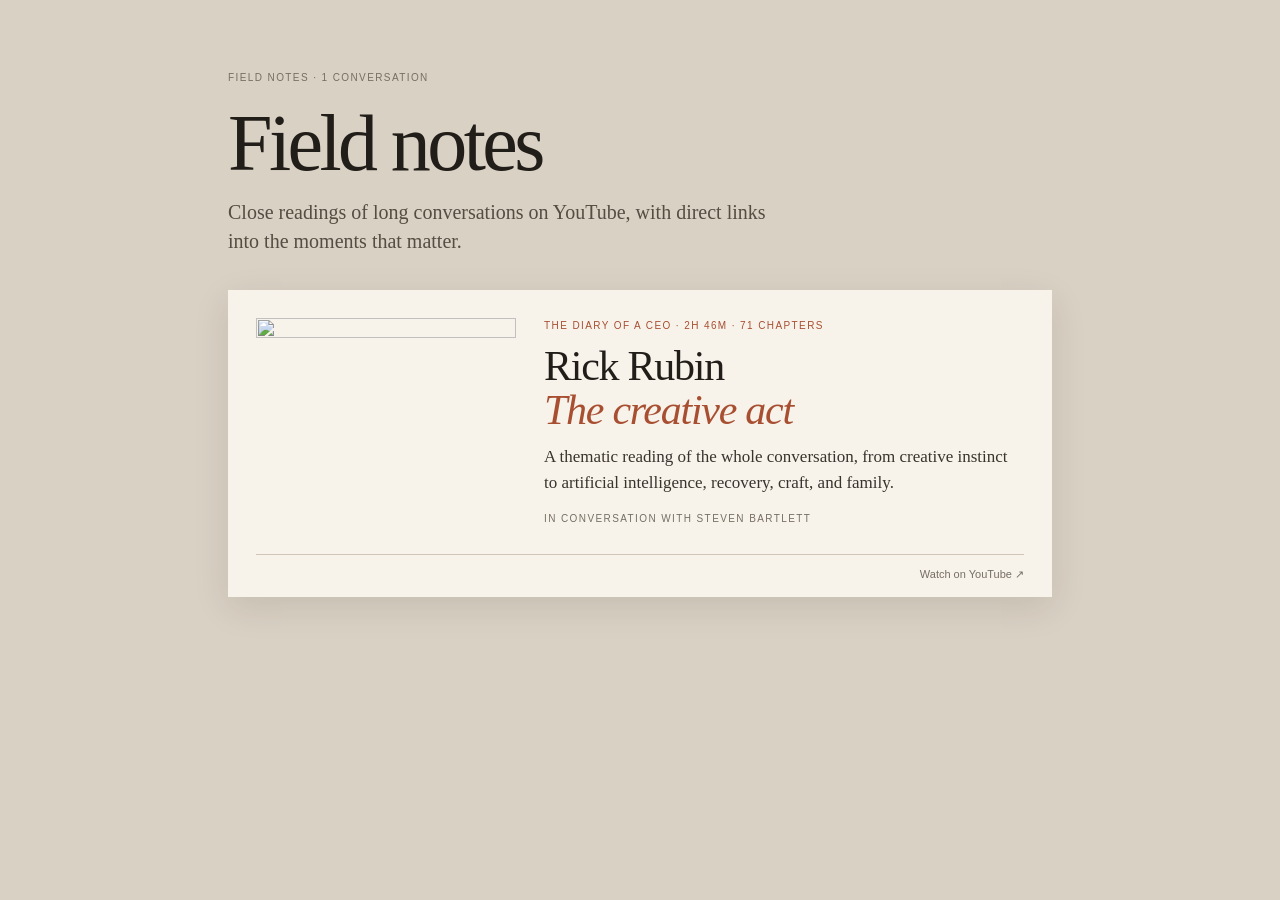
==== index.html @ a2c912eb "Browse long YouTube conversations as reading sites Each long conversation gets a standalone reading " ====
<!doctype html>
<html lang="en">
<head>
<meta charset="utf-8"><meta name="viewport" content="width=device-width,initial-scale=1">
<title>Field notes</title>
<meta name="description" content="Close readings of long conversations on YouTube, with direct links into the moments that matter.">
<style>
:root{--ink:#211d19;--muted:#766e63;--paper:#f7f3eb;--desk:#d9d1c4;--rule:#cfc6b8;--accent:#a84f32;--serif:"Iowan Old Style",Baskerville,Georgia,serif;--sans:-apple-system,BlinkMacSystemFont,"Segoe UI",sans-serif}*{box-sizing:border-box}body{margin:0;background:var(--desk);color:var(--ink);font:16px/1.55 var(--sans)}main{max-width:880px;margin:auto;padding:30px 28px 50px}header{padding:40px 0 34px}.kicker,.meta,.with{font-size:10px;letter-spacing:.14em;text-transform:uppercase;color:var(--muted)}h1{font:500 clamp(48px,8vw,80px)/.98 var(--serif);letter-spacing:-.045em;margin:18px 0 16px}.deck{font:20px/1.45 var(--serif);max-width:560px;color:#554c42;margin:0}ol{list-style:none;padding:0;margin:0;display:grid;gap:22px}li{background:var(--paper);box-shadow:0 10px 34px #251d141c}.entry{display:grid;grid-template-columns:260px 1fr;gap:28px;padding:28px;color:inherit;text-decoration:none}.entry img{width:100%;height:auto;aspect-ratio:16/9;object-fit:cover;display:block;filter:saturate(.85)}.meta{color:var(--accent);margin:0}h2{font:500 clamp(30px,4.5vw,42px)/1.03 var(--serif);letter-spacing:-.03em;margin:12px 0 12px}h2 em{color:var(--accent);font-weight:400}.entry:hover h2{text-decoration:underline;text-decoration-thickness:1px;text-underline-offset:5px}.summary{font:17px/1.55 var(--serif);color:#39332d;margin:0 0 14px}.with{margin:0}.source{display:block;border-top:1px solid var(--rule);margin:0 28px;padding:11px 0 14px;font-size:11px;color:var(--muted);text-decoration:none;text-align:right}.source:hover{color:var(--accent)}
@media(max-width:640px){main{padding:16px 16px 36px}header{padding:24px 0 24px}.entry{grid-template-columns:1fr;gap:18px;padding:20px}.source{margin:0 20px}}
</style></head>
<body><main>
<header><div class="kicker">Field notes · 1 conversation</div><h1>Field notes</h1><p class="deck">Close readings of long conversations on YouTube, with direct links into the moments that matter.</p></header>
<ol>
<li><a class="entry" href="rick-rubin/index.html">
<img src="https://i.ytimg.com/vi/a_GiFiHXJ6g/hqdefault.jpg" alt="" loading="lazy" width="480" height="360">
<div><p class="meta">The Diary of a CEO · 2h 46m · 71 chapters</p>
<h2>Rick Rubin<br><em>The creative act</em></h2>
<p class="summary">A thematic reading of the whole conversation, from creative instinct to artificial intelligence, recovery, craft, and family.</p>
<p class="with">In conversation with Steven Bartlett</p></div></a>
<a class="source" href="https://www.youtube.com/watch?v=a_GiFiHXJ6g" target="_blank" rel="noopener">Watch on YouTube ↗</a></li>
</ol>
</main></body></html>
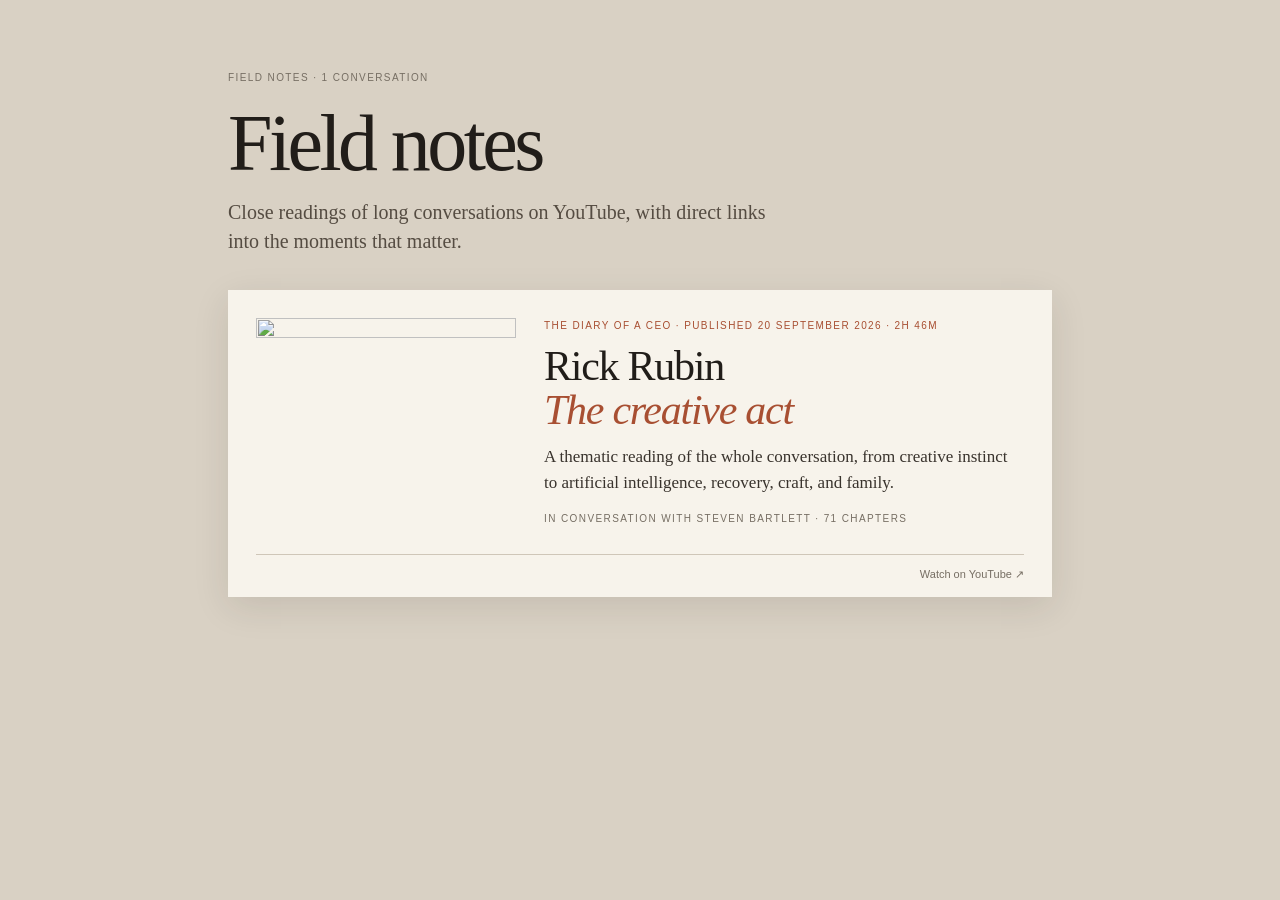
==== commit c8ec8127: "Show when each video was published Readers could not tell how recent a conversation was. The index a" ====
--- a/index.html
+++ b/index.html
@@ -4,6 +4,9 @@
 <meta charset="utf-8"><meta name="viewport" content="width=device-width,initial-scale=1">
 <title>Field notes</title>
 <meta name="description" content="Close readings of long conversations on YouTube, with direct links into the moments that matter.">
+<meta property="og:type" content="website"><meta property="og:site_name" content="Field notes"><meta property="og:title" content="Field notes">
+<meta property="og:description" content="Close readings of long conversations on YouTube, with direct links into the moments that matter.">
+<meta property="og:url" content="https://epologee.github.io/field-notes/"><meta name="twitter:card" content="summary">
 <style>
 :root{--ink:#211d19;--muted:#766e63;--paper:#f7f3eb;--desk:#d9d1c4;--rule:#cfc6b8;--accent:#a84f32;--serif:"Iowan Old Style",Baskerville,Georgia,serif;--sans:-apple-system,BlinkMacSystemFont,"Segoe UI",sans-serif}*{box-sizing:border-box}body{margin:0;background:var(--desk);color:var(--ink);font:16px/1.55 var(--sans)}main{max-width:880px;margin:auto;padding:30px 28px 50px}header{padding:40px 0 34px}.kicker,.meta,.with{font-size:10px;letter-spacing:.14em;text-transform:uppercase;color:var(--muted)}h1{font:500 clamp(48px,8vw,80px)/.98 var(--serif);letter-spacing:-.045em;margin:18px 0 16px}.deck{font:20px/1.45 var(--serif);max-width:560px;color:#554c42;margin:0}ol{list-style:none;padding:0;margin:0;display:grid;gap:22px}li{background:var(--paper);box-shadow:0 10px 34px #251d141c}.entry{display:grid;grid-template-columns:260px 1fr;gap:28px;padding:28px;color:inherit;text-decoration:none}.entry img{width:100%;height:auto;aspect-ratio:16/9;object-fit:cover;display:block;filter:saturate(.85)}.meta{color:var(--accent);margin:0}h2{font:500 clamp(30px,4.5vw,42px)/1.03 var(--serif);letter-spacing:-.03em;margin:12px 0 12px}h2 em{color:var(--accent);font-weight:400}.entry:hover h2{text-decoration:underline;text-decoration-thickness:1px;text-underline-offset:5px}.summary{font:17px/1.55 var(--serif);color:#39332d;margin:0 0 14px}.with{margin:0}.source{display:block;border-top:1px solid var(--rule);margin:0 28px;padding:11px 0 14px;font-size:11px;color:var(--muted);text-decoration:none;text-align:right}.source:hover{color:var(--accent)}
 @media(max-width:640px){main{padding:16px 16px 36px}header{padding:24px 0 24px}.entry{grid-template-columns:1fr;gap:18px;padding:20px}.source{margin:0 20px}}
@@ -13,10 +16,10 @@
 <ol>
 <li><a class="entry" href="rick-rubin/index.html">
 <img src="https://i.ytimg.com/vi/a_GiFiHXJ6g/hqdefault.jpg" alt="" loading="lazy" width="480" height="360">
-<div><p class="meta">The Diary of a CEO · 2h 46m · 71 chapters</p>
+<div><p class="meta">The Diary of a CEO · Published 20 September 2026 · 2h 46m</p>
 <h2>Rick Rubin<br><em>The creative act</em></h2>
 <p class="summary">A thematic reading of the whole conversation, from creative instinct to artificial intelligence, recovery, craft, and family.</p>
-<p class="with">In conversation with Steven Bartlett</p></div></a>
+<p class="with">In conversation with Steven Bartlett · 71 chapters</p></div></a>
 <a class="source" href="https://www.youtube.com/watch?v=a_GiFiHXJ6g" target="_blank" rel="noopener">Watch on YouTube ↗</a></li>
 </ol>
 </main></body></html>
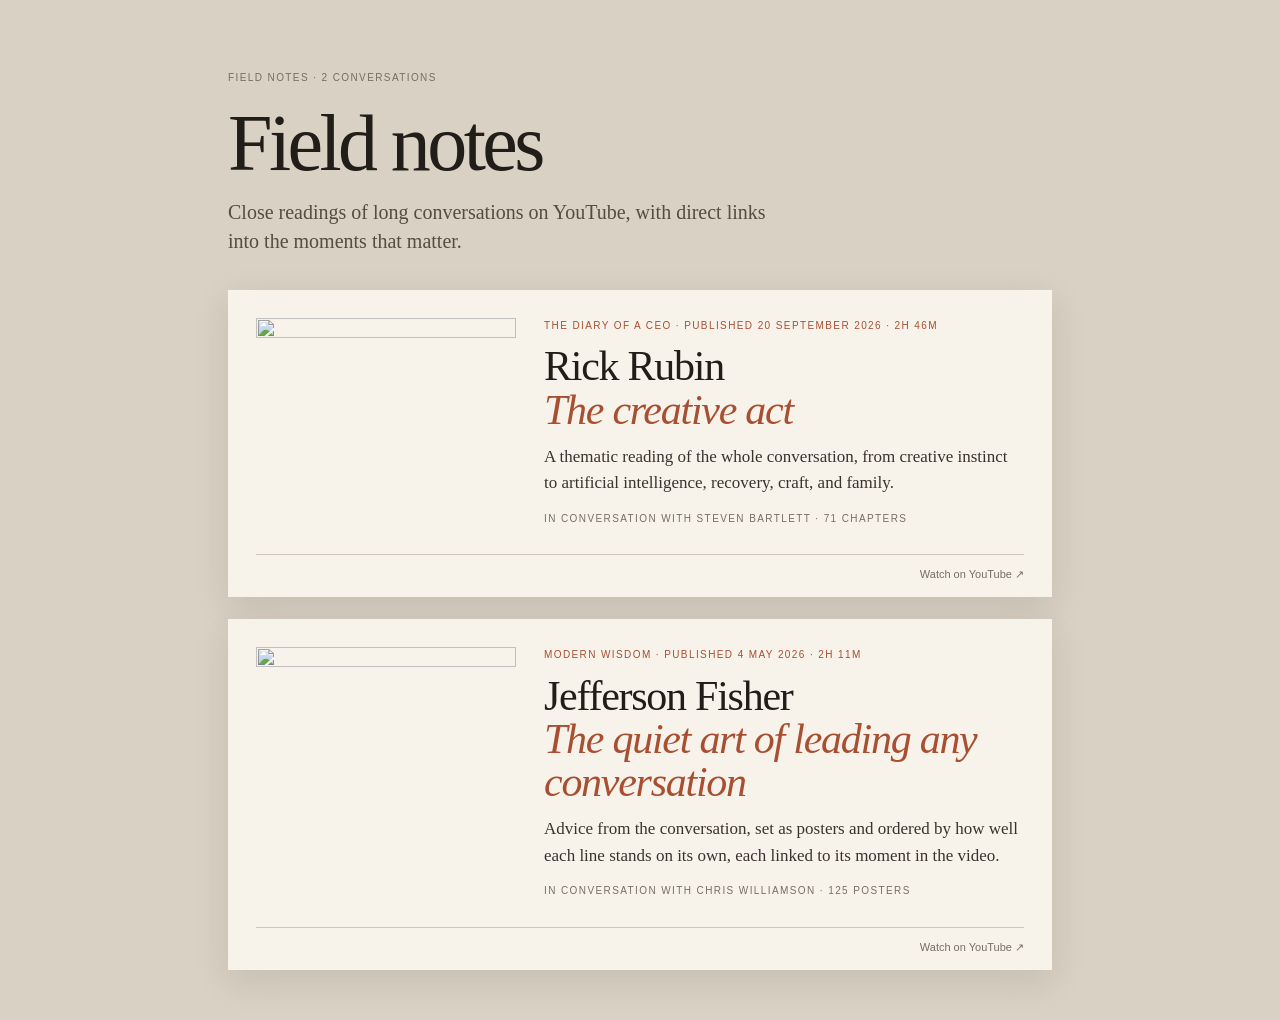
==== commit 513e2486: "Browse Jefferson Fisher's advice as a poster wall The quotes collected from the Jefferson Fisher con" ====
--- a/index.html
+++ b/index.html
@@ -12,7 +12,7 @@
 @media(max-width:640px){main{padding:16px 16px 36px}header{padding:24px 0 24px}.entry{grid-template-columns:1fr;gap:18px;padding:20px}.source{margin:0 20px}}
 </style></head>
 <body><main>
-<header><div class="kicker">Field notes · 1 conversation</div><h1>Field notes</h1><p class="deck">Close readings of long conversations on YouTube, with direct links into the moments that matter.</p></header>
+<header><div class="kicker">Field notes · 2 conversations</div><h1>Field notes</h1><p class="deck">Close readings of long conversations on YouTube, with direct links into the moments that matter.</p></header>
 <ol>
 <li><a class="entry" href="rick-rubin/index.html">
 <img src="https://i.ytimg.com/vi/a_GiFiHXJ6g/hqdefault.jpg" alt="" loading="lazy" width="480" height="360">
@@ -21,5 +21,12 @@
 <p class="summary">A thematic reading of the whole conversation, from creative instinct to artificial intelligence, recovery, craft, and family.</p>
 <p class="with">In conversation with Steven Bartlett · 71 chapters</p></div></a>
 <a class="source" href="https://www.youtube.com/watch?v=a_GiFiHXJ6g" target="_blank" rel="noopener">Watch on YouTube ↗</a></li>
+<li><a class="entry" href="jefferson-fisher/index.html">
+<img src="https://i.ytimg.com/vi/AwPNjPR-vVY/hqdefault.jpg" alt="" loading="lazy" width="480" height="360">
+<div><p class="meta">Modern Wisdom · Published 4 May 2026 · 2h 11m</p>
+<h2>Jefferson Fisher<br><em>The quiet art of leading any conversation</em></h2>
+<p class="summary">Advice from the conversation, set as posters and ordered by how well each line stands on its own, each linked to its moment in the video.</p>
+<p class="with">In conversation with Chris Williamson · 125 posters</p></div></a>
+<a class="source" href="https://www.youtube.com/watch?v=AwPNjPR-vVY" target="_blank" rel="noopener">Watch on YouTube ↗</a></li>
 </ol>
 </main></body></html>
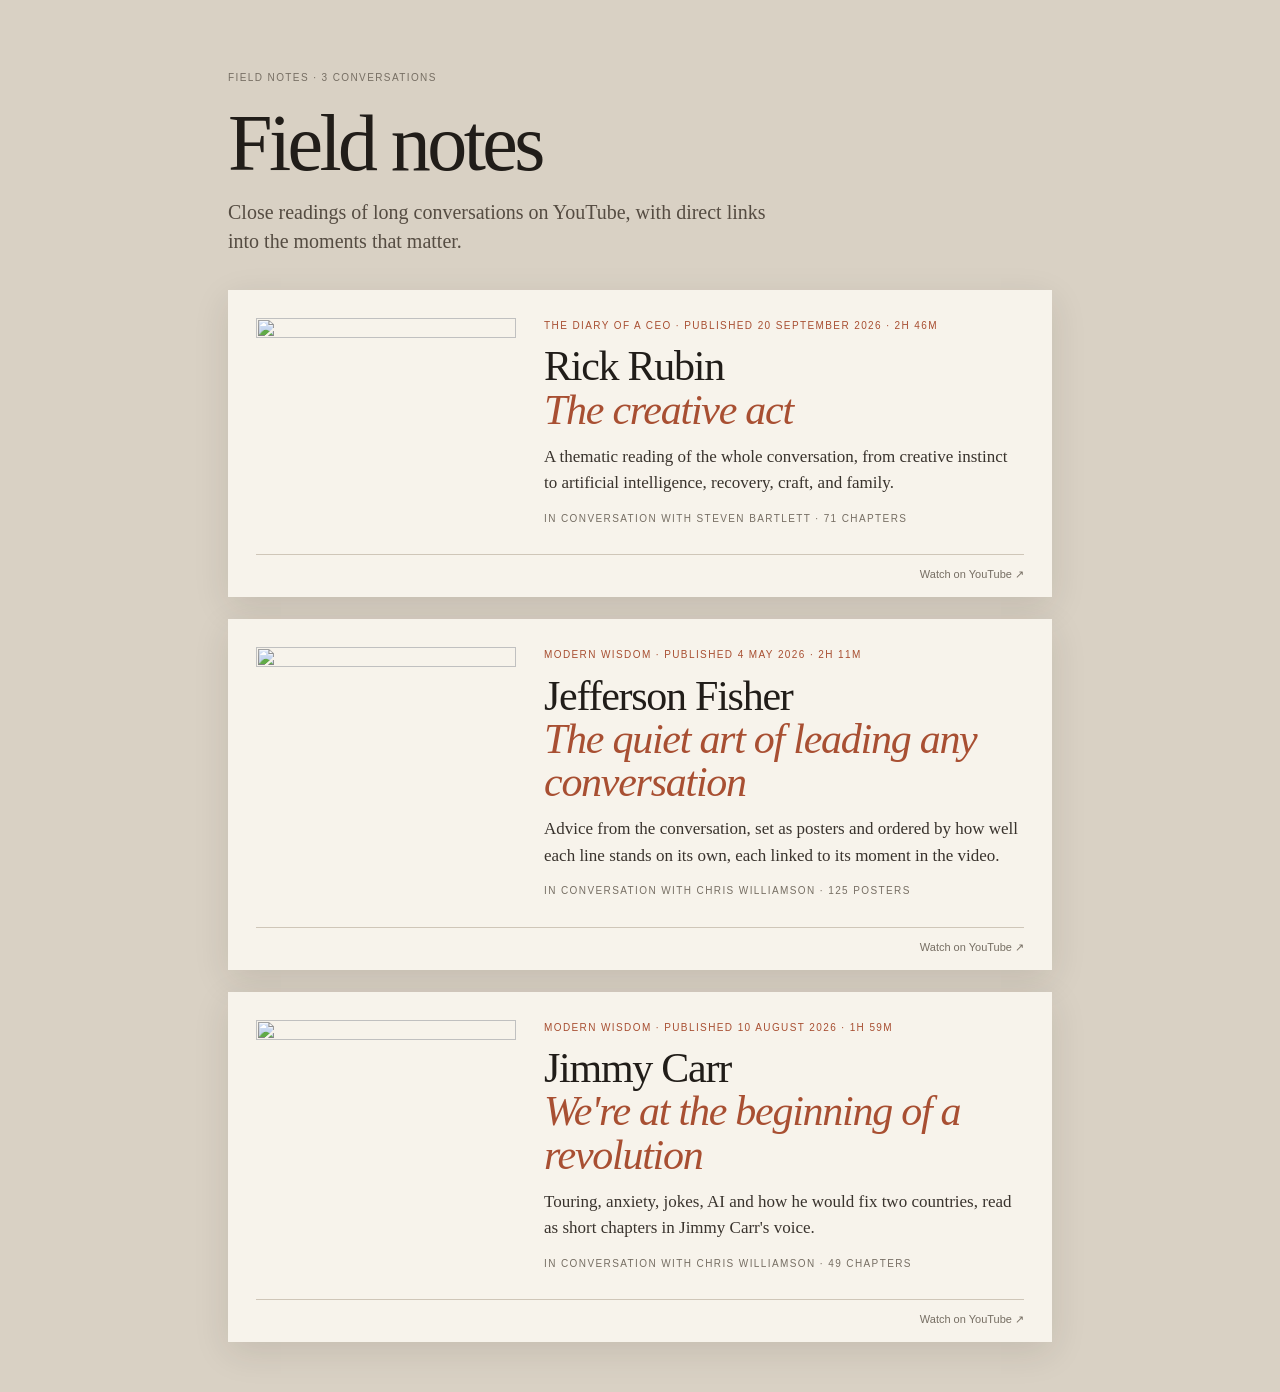
==== commit 60b7f7c2: "Read Jimmy Carr's Modern Wisdom conversation A one-on-one where Jimmy builds longer arguments reads " ====
--- a/index.html
+++ b/index.html
@@ -12,7 +12,7 @@
 @media(max-width:640px){main{padding:16px 16px 36px}header{padding:24px 0 24px}.entry{grid-template-columns:1fr;gap:18px;padding:20px}.source{margin:0 20px}}
 </style></head>
 <body><main>
-<header><div class="kicker">Field notes · 2 conversations</div><h1>Field notes</h1><p class="deck">Close readings of long conversations on YouTube, with direct links into the moments that matter.</p></header>
+<header><div class="kicker">Field notes · 3 conversations</div><h1>Field notes</h1><p class="deck">Close readings of long conversations on YouTube, with direct links into the moments that matter.</p></header>
 <ol>
 <li><a class="entry" href="rick-rubin/index.html">
 <img src="https://i.ytimg.com/vi/a_GiFiHXJ6g/hqdefault.jpg" alt="" loading="lazy" width="480" height="360">
@@ -28,5 +28,12 @@
 <p class="summary">Advice from the conversation, set as posters and ordered by how well each line stands on its own, each linked to its moment in the video.</p>
 <p class="with">In conversation with Chris Williamson · 125 posters</p></div></a>
 <a class="source" href="https://www.youtube.com/watch?v=AwPNjPR-vVY" target="_blank" rel="noopener">Watch on YouTube ↗</a></li>
+<li><a class="entry" href="jimmy-carr/index.html">
+<img src="https://i.ytimg.com/vi/gAxNYd01I6E/hqdefault.jpg" alt="" loading="lazy" width="480" height="360">
+<div><p class="meta">Modern Wisdom · Published 10 August 2026 · 1h 59m</p>
+<h2>Jimmy Carr<br><em>We&#x27;re at the beginning of a revolution</em></h2>
+<p class="summary">Touring, anxiety, jokes, AI and how he would fix two countries, read as short chapters in Jimmy Carr&#x27;s voice.</p>
+<p class="with">In conversation with Chris Williamson · 49 chapters</p></div></a>
+<a class="source" href="https://www.youtube.com/watch?v=gAxNYd01I6E" target="_blank" rel="noopener">Watch on YouTube ↗</a></li>
 </ol>
 </main></body></html>
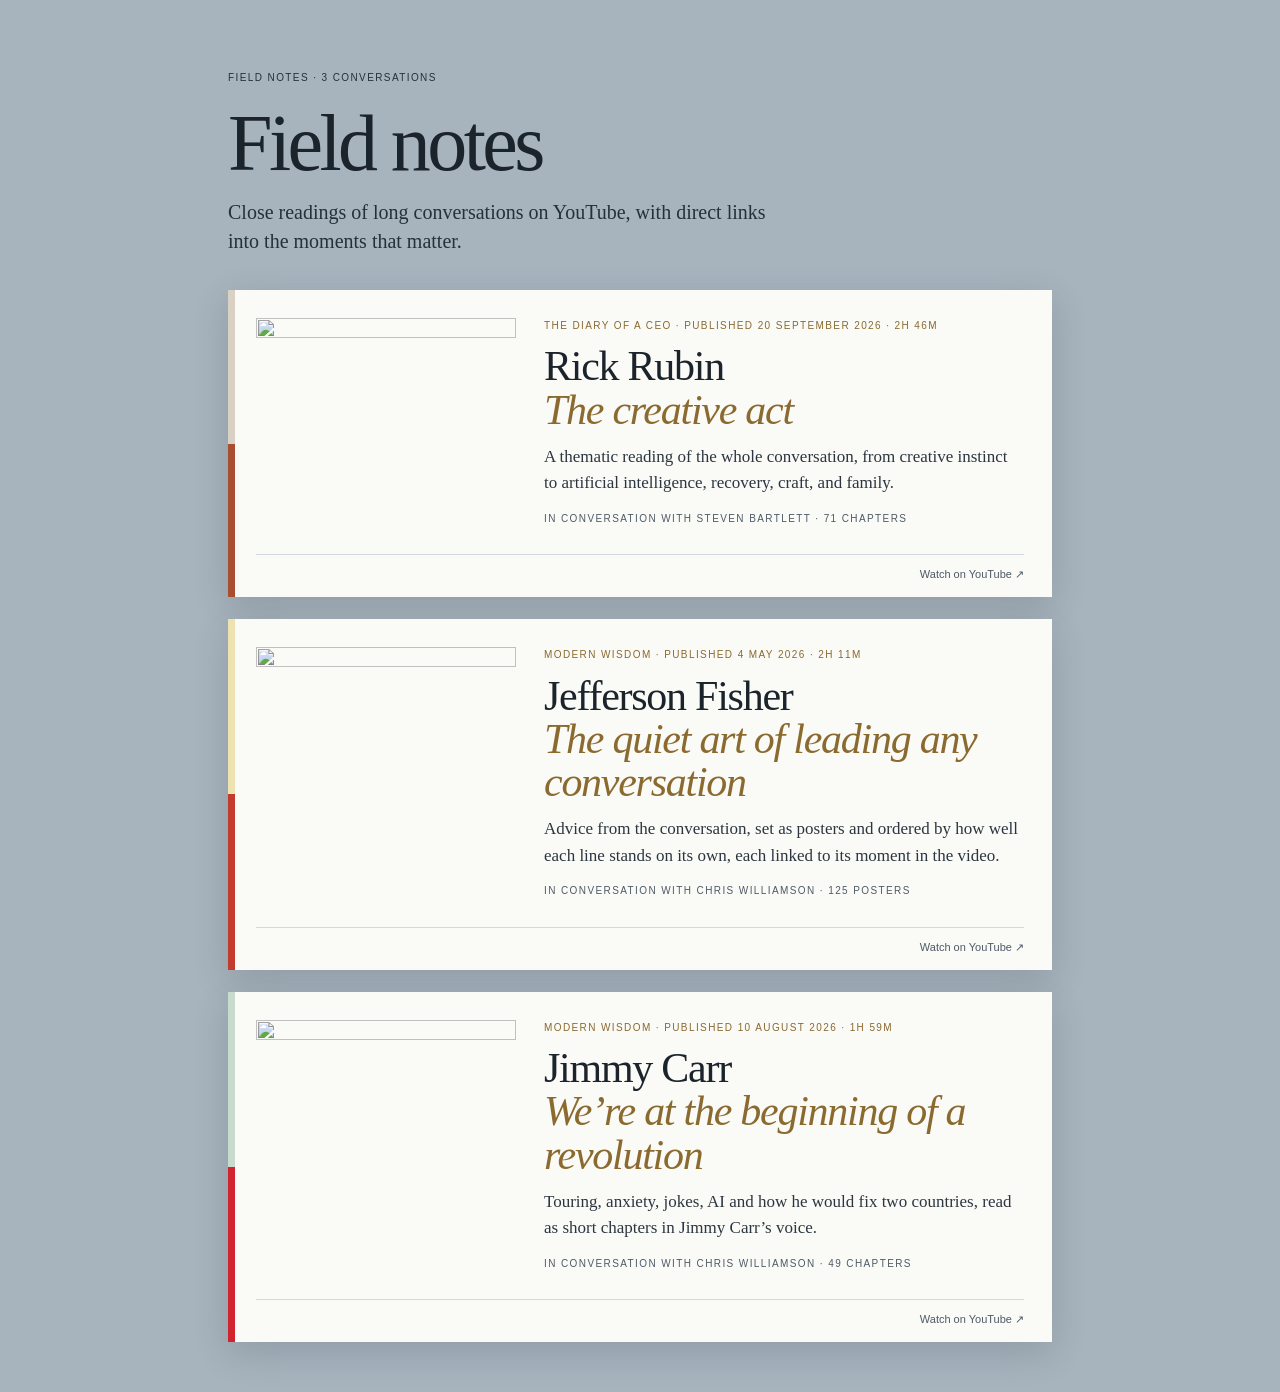
==== commit 1a49610c: "Give the index the colours of an archive box The index still wore the warm cream and terracotta of t" ====
--- a/index.html
+++ b/index.html
@@ -8,31 +8,31 @@
 <meta property="og:description" content="Close readings of long conversations on YouTube, with direct links into the moments that matter.">
 <meta property="og:url" content="https://epologee.github.io/field-notes/"><meta name="twitter:card" content="summary">
 <style>
-:root{--ink:#211d19;--muted:#766e63;--paper:#f7f3eb;--desk:#d9d1c4;--rule:#cfc6b8;--accent:#a84f32;--serif:"Iowan Old Style",Baskerville,Georgia,serif;--sans:-apple-system,BlinkMacSystemFont,"Segoe UI",sans-serif}*{box-sizing:border-box}body{margin:0;background:var(--desk);color:var(--ink);font:16px/1.55 var(--sans)}main{max-width:880px;margin:auto;padding:30px 28px 50px}header{padding:40px 0 34px}.kicker,.meta,.with{font-size:10px;letter-spacing:.14em;text-transform:uppercase;color:var(--muted)}h1{font:500 clamp(48px,8vw,80px)/.98 var(--serif);letter-spacing:-.045em;margin:18px 0 16px}.deck{font:20px/1.45 var(--serif);max-width:560px;color:#554c42;margin:0}ol{list-style:none;padding:0;margin:0;display:grid;gap:22px}li{background:var(--paper);box-shadow:0 10px 34px #251d141c}.entry{display:grid;grid-template-columns:260px 1fr;gap:28px;padding:28px;color:inherit;text-decoration:none}.entry img{width:100%;height:auto;aspect-ratio:16/9;object-fit:cover;display:block;filter:saturate(.85)}.meta{color:var(--accent);margin:0}h2{font:500 clamp(30px,4.5vw,42px)/1.03 var(--serif);letter-spacing:-.03em;margin:12px 0 12px}h2 em{color:var(--accent);font-weight:400}.entry:hover h2{text-decoration:underline;text-decoration-thickness:1px;text-underline-offset:5px}.summary{font:17px/1.55 var(--serif);color:#39332d;margin:0 0 14px}.with{margin:0}.source{display:block;border-top:1px solid var(--rule);margin:0 28px;padding:11px 0 14px;font-size:11px;color:var(--muted);text-decoration:none;text-align:right}.source:hover{color:var(--accent)}
+:root{--ink:#1b232b;--muted:#4e5a66;--paper:#fafaf7;--desk:#a7b3bd;--rule:#d3d9de;--accent:#8a6a2f;--serif:"Iowan Old Style",Baskerville,Georgia,serif;--sans:-apple-system,BlinkMacSystemFont,"Segoe UI",sans-serif}*{box-sizing:border-box}body{margin:0;background:var(--desk);color:var(--ink);font:16px/1.55 var(--sans)}main{max-width:880px;margin:auto;padding:30px 28px 50px}header{padding:40px 0 34px}.kicker,.meta,.with{font-size:10px;letter-spacing:.14em;text-transform:uppercase;color:var(--muted)}header .kicker{color:#26303a}h1{font:500 clamp(48px,8vw,80px)/.98 var(--serif);letter-spacing:-.045em;margin:18px 0 16px}.deck{font:20px/1.45 var(--serif);max-width:560px;color:#26303a;margin:0}ol{list-style:none;padding:0;margin:0;display:grid;gap:22px}li{position:relative;background:var(--paper);box-shadow:0 10px 34px #1b232b29}.entry{display:grid;grid-template-columns:260px 1fr;gap:28px;padding:28px;color:inherit;text-decoration:none}.entry img{width:100%;height:auto;aspect-ratio:16/9;object-fit:cover;display:block;filter:saturate(.85)}.meta{color:var(--accent);margin:0}h2{font:500 clamp(30px,4.5vw,42px)/1.03 var(--serif);letter-spacing:-.03em;margin:12px 0 12px}h2 em{color:var(--accent);font-weight:400}.entry:hover h2{text-decoration:underline;text-decoration-thickness:1px;text-underline-offset:5px}.summary{font:17px/1.55 var(--serif);color:#2c3640;margin:0 0 14px}.with{margin:0}.source{display:block;border-top:1px solid var(--rule);margin:0 28px;padding:11px 0 14px;font-size:11px;color:var(--muted);text-decoration:none;text-align:right}.source:hover{color:var(--accent)}.swatch{position:absolute;left:0;top:0;bottom:0;width:7px;background:linear-gradient(var(--desk,transparent) 0 50%,var(--accent,transparent) 0)}
 @media(max-width:640px){main{padding:16px 16px 36px}header{padding:24px 0 24px}.entry{grid-template-columns:1fr;gap:18px;padding:20px}.source{margin:0 20px}}
 </style></head>
 <body><main>
 <header><div class="kicker">Field notes · 3 conversations</div><h1>Field notes</h1><p class="deck">Close readings of long conversations on YouTube, with direct links into the moments that matter.</p></header>
 <ol>
-<li><a class="entry" href="rick-rubin/index.html">
+<li><span class="swatch" aria-hidden="true" style="--desk:#d9d1c4;--accent:#a84f32"></span><a class="entry" href="rick-rubin/index.html">
 <img src="https://i.ytimg.com/vi/a_GiFiHXJ6g/hqdefault.jpg" alt="" loading="lazy" width="480" height="360">
 <div><p class="meta">The Diary of a CEO · Published 20 September 2026 · 2h 46m</p>
 <h2>Rick Rubin<br><em>The creative act</em></h2>
 <p class="summary">A thematic reading of the whole conversation, from creative instinct to artificial intelligence, recovery, craft, and family.</p>
 <p class="with">In conversation with Steven Bartlett · 71 chapters</p></div></a>
 <a class="source" href="https://www.youtube.com/watch?v=a_GiFiHXJ6g" target="_blank" rel="noopener">Watch on YouTube ↗</a></li>
-<li><a class="entry" href="jefferson-fisher/index.html">
+<li><span class="swatch" aria-hidden="true" style="--desk:#ede3b0;--accent:#c33a2e"></span><a class="entry" href="jefferson-fisher/index.html">
 <img src="https://i.ytimg.com/vi/AwPNjPR-vVY/hqdefault.jpg" alt="" loading="lazy" width="480" height="360">
 <div><p class="meta">Modern Wisdom · Published 4 May 2026 · 2h 11m</p>
 <h2>Jefferson Fisher<br><em>The quiet art of leading any conversation</em></h2>
 <p class="summary">Advice from the conversation, set as posters and ordered by how well each line stands on its own, each linked to its moment in the video.</p>
 <p class="with">In conversation with Chris Williamson · 125 posters</p></div></a>
 <a class="source" href="https://www.youtube.com/watch?v=AwPNjPR-vVY" target="_blank" rel="noopener">Watch on YouTube ↗</a></li>
-<li><a class="entry" href="jimmy-carr/index.html">
+<li><span class="swatch" aria-hidden="true" style="--desk:#c8dbcd;--accent:#d1242f"></span><a class="entry" href="jimmy-carr/index.html">
 <img src="https://i.ytimg.com/vi/gAxNYd01I6E/hqdefault.jpg" alt="" loading="lazy" width="480" height="360">
 <div><p class="meta">Modern Wisdom · Published 10 August 2026 · 1h 59m</p>
-<h2>Jimmy Carr<br><em>We&#x27;re at the beginning of a revolution</em></h2>
-<p class="summary">Touring, anxiety, jokes, AI and how he would fix two countries, read as short chapters in Jimmy Carr&#x27;s voice.</p>
+<h2>Jimmy Carr<br><em>We’re at the beginning of a revolution</em></h2>
+<p class="summary">Touring, anxiety, jokes, AI and how he would fix two countries, read as short chapters in Jimmy Carr’s voice.</p>
 <p class="with">In conversation with Chris Williamson · 49 chapters</p></div></a>
 <a class="source" href="https://www.youtube.com/watch?v=gAxNYd01I6E" target="_blank" rel="noopener">Watch on YouTube ↗</a></li>
 </ol>
